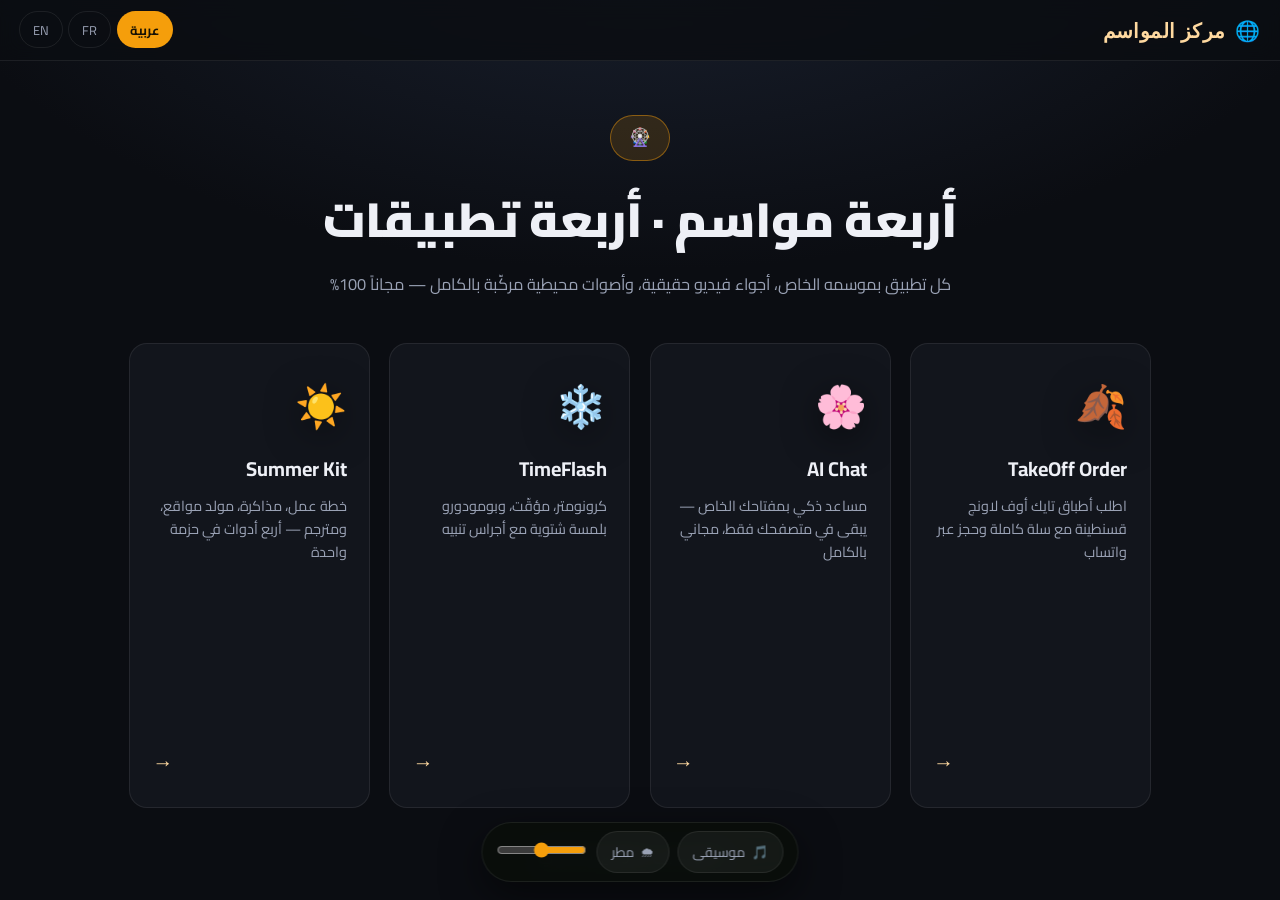
==== apps/index.html @ 33d4a46f "Add seasonal apps center: TakeOff Order (autumn), AI Chat (spring), TimeFlash (winter), Summer Kit (" ====
<!doctype html>
<html lang="ar" dir="rtl" data-season="hub">
<head>
<meta charset="utf-8">
<meta name="viewport" content="width=device-width, initial-scale=1">
<title>مركز المواسم 🌐</title>
<link rel="stylesheet" href="css/base.css">
<link rel="stylesheet" href="css/hub.css">
</head>
<body data-season="hub">

<nav class="topbar">
  <div class="brand">🌐 <span data-i18n="brand">مركز المواسم</span></div>
  <div class="langs">
    <button data-lang="ar" class="is-active">عربية</button>
    <button data-lang="fr">FR</button>
    <button data-lang="en">EN</button>
  </div>
</nav>

<header class="hub-hero">
  <div class="hub-hero-in">
    <span class="season-badge">🎡</span>
    <h1 data-i18n="hero.title">أربعة مواسم · أربعة تطبيقات</h1>
    <p data-i18n="hero.sub">كل تطبيق بموسمه الخاص، أجواء فيديو حقيقية، وأصوات محيطية مركّبة بالكامل — مجاناً 100%</p>
  </div>
</header>

<main class="hub-grid">
  <a class="app-card reveal" href="takeoff-order/" data-accent="#e8890c">
    <div class="app-emoji">🍂</div>
    <h2 data-i18n="a1.name">TakeOff Order</h2>
    <p data-i18n="a1.desc">اطلب أطباق تايك أوف لاونج قسنطينة مع سلة كاملة وحجز عبر واتساب</p>
    <span class="app-arrow">→</span>
  </a>
  <a class="app-card reveal" href="ai-chat/" data-accent="#e91e8c">
    <div class="app-emoji">🌸</div>
    <h2 data-i18n="a2.name">AI Chat</h2>
    <p data-i18n="a2.desc">مساعد ذكي بمفتاحك الخاص — يبقى في متصفحك فقط، مجاني بالكامل</p>
    <span class="app-arrow">→</span>
  </a>
  <a class="app-card reveal" href="timeflash/" data-accent="#38bdf8">
    <div class="app-emoji">❄️</div>
    <h2 data-i18n="a3.name">TimeFlash</h2>
    <p data-i18n="a3.desc">كرونومتر، مؤقّت، وبومودورو بلمسة شتوية مع أجراس تنبيه</p>
    <span class="app-arrow">→</span>
  </a>
  <a class="app-card reveal" href="summerkit/" data-accent="#f59e0b">
    <div class="app-emoji">☀️</div>
    <h2 data-i18n="a4.name">Summer Kit</h2>
    <p data-i18n="a4.desc">خطة عمل، مذاكرة، مولد مواقع، ومترجم — أربع أدوات في حزمة واحدة</p>
    <span class="app-arrow">→</span>
  </a>
</main>

<p class="hub-back"><a href="../index.html" data-i18n="back">← العودة إلى الموقع الشخصي</a></p>

<footer class="audio-bar">
  <div class="audio-group">
    <button class="audio-chip" data-audio="music">🎵 <span data-i18n="audio.music">موسيقى</span></button>
    <button class="audio-chip" data-audio="rain">🌧 <span data-i18n="audio.rain">مطر</span></button>
  </div>
  <div class="audio-vol">
    <input type="range" id="vol" min="0" max="1" step="0.05" value="0.5" aria-label="volume">
  </div>
</footer>

<script>window.APP_BASE="./";</script>
<script src="js/audio.js"></script>
<script src="js/i18n.js"></script>
<script src="js/cinema.js"></script>
<script>
window.APP_LANGS = {
  ar: {
    meta: { title: "مركز المواسم 🌐" },
    brand: "مركز المواسم",
    hero: { title: "أربعة مواسم · أربعة تطبيقات", sub: "كل تطبيق بموسمه الخاص، أجواء فيديو حقيقية، وأصوات محيطية مركّبة بالكامل — مجاناً 100%" },
    a1: { name: "TakeOff Order", desc: "اطلب أطباق تايك أوف لاونج قسنطينة مع سلة كاملة وحجز عبر واتساب" },
    a2: { name: "AI Chat", desc: "مساعد ذكي بمفتاحك الخاص — يبقى في متصفحك فقط، مجاني بالكامل" },
    a3: { name: "TimeFlash", desc: "كرونومتر، مؤقّت، وبومودورو بلمسة شتوية مع أجراس تنبيه" },
    a4: { name: "Summer Kit", desc: "خطة عمل، مذاكرة، مولد مواقع، ومترجم — أربع أدوات في حزمة واحدة" },
    back: "← العودة إلى الموقع الشخصي",
    audio: { music: "موسيقى", rain: "مطر" }
  },
  fr: {
    meta: { title: "Centre des Saisons 🌐" },
    brand: "Centre des Saisons",
    hero: { title: "Quatre saisons · Quatre applications", sub: "Chaque app a sa saison, des vraies vidéos et des ambiances sonores entièrement synthétisées — 100% gratuit" },
    a1: { name: "TakeOff Order", desc: "Commandez chez TakeOff Lounge Constantine avec panier complet et réservation WhatsApp" },
    a2: { name: "AI Chat", desc: "Assistant intelligent avec VOTRE clé — elle reste dans votre navigateur, entièrement gratuit" },
    a3: { name: "TimeFlash", desc: "Chronomètre, minuteur et pomodoro avec une touche hivernale" },
    a4: { name: "Summer Kit", desc: "Business plan, révision, générateur de sites et traducteur — quatre outils en un" },
    back: "← Retour au site personnel",
    audio: { music: "Musique", rain: "Pluie" }
  },
  en: {
    meta: { title: "Season Center 🌐" },
    brand: "Season Center",
    hero: { title: "Four seasons · Four apps", sub: "Each app has its season, real videos and fully synthesized ambient sounds — 100% free" },
    a1: { name: "TakeOff Order", desc: "Order from TakeOff Lounge Constantine with a full cart and WhatsApp booking" },
    a2: { name: "AI Chat", desc: "Smart assistant with YOUR key — it stays in your browser, completely free" },
    a3: { name: "TimeFlash", desc: "Stopwatch, timer and pomodoro with a winter touch" },
    a4: { name: "Summer Kit", desc: "Business plan, study, website generator and translator — four tools in one" },
    back: "← Back to personal site",
    audio: { music: "Music", rain: "Rain" }
  }
};
</script>
<script>
document.addEventListener("DOMContentLoaded", () => {
  document.querySelectorAll(".audio-chip").forEach((c) => {
    c.addEventListener("click", () => { c.classList.toggle("on"); window.MGaudio && MGaudio.toggle(c.dataset.audio); });
  });
  const vol = document.getElementById("vol");
  vol.addEventListener("input", () => window.MGaudio && MGaudio.setVolume(+vol.value));
});
</script>
</body>
</html>
---- apps/css/base.css ----
/* ===== Season base — shared cinematic design for M.Ghennai apps ===== */
@import url("https://fonts.googleapis.com/css2?family=Cairo:wght@400;600;700;800;900&family=Playfair+Display:wght@500;600;700;800&display=swap");

:root {
  --font-ar: "Cairo", sans-serif;
  --font-serif: "Playfair Display", serif;
  --radius: 16px;
  --panel: rgba(10, 14, 12, .82);
  --panel-solid: #0d1411;
  --border: rgba(255, 255, 255, .14);
  --text: #f0f4f1;
  --muted: #a8b8ae;
  --bg: #070c09;
  --shadow: 0 24px 70px rgba(0, 0, 0, .5);
}

/* seasons */
[data-season="autumn"] { --accent: #e8a13c; --accent2: #c9792a; --glow: rgba(232, 161, 60, .4); }
[data-season="winter"] { --accent: #8fd3f4; --accent2: #5aa9d6; --glow: rgba(143, 211, 244, .35); }
[data-season="spring"] { --accent: #8fe3a0; --accent2: #d982ab; --glow: rgba(143, 227, 160, .35); }
[data-season="summer"] { --accent: #ffd35c; --accent2: #ff9f45; --glow: rgba(255, 211, 92, .4); }

* { margin: 0; padding: 0; box-sizing: border-box; }
html { scroll-behavior: smooth; }

body {
  font-family: var(--font-ar);
  background: var(--bg);
  color: var(--text);
  line-height: 1.75;
  overflow-x: hidden;
}
a { color: inherit; text-decoration: none; }
img { max-width: 100%; display: block; }
button { font-family: inherit; cursor: pointer; }
input, select, textarea { font-family: inherit; }
.container { width: min(1100px, 92%); margin-inline: auto; position: relative; z-index: 2; }
::selection { background: var(--accent); color: #07120b; }

/* ===== cinematic hero ===== */
.season-hero {
  position: relative;
  min-height: 100vh;
  display: flex;
  align-items: center;
  overflow: hidden;
  padding: 120px 0 70px;
}
.season-video {
  position: absolute;
  inset: 0;
  width: 100%; height: 100%;
  object-fit: cover;
  opacity: .5;
  z-index: 0;
}
.season-bg {
  position: absolute;
  inset: 0;
  background: center/cover no-repeat;
  animation: kb 32s ease-in-out infinite alternate;
  z-index: 0;
}
@keyframes kb { from { transform: scale(1); } to { transform: scale(1.12); } }
.season-tint {
  position: absolute;
  inset: 0;
  background:
    linear-gradient(180deg, rgba(4, 8, 6, .55), rgba(4, 8, 6, .78)),
    radial-gradient(ellipse at 50% 0%, var(--glow), transparent 60%);
  z-index: 1;
}
.season-particles { position: absolute; inset: 0; z-index: 2; pointer-events: none; overflow: hidden; }

.particle {
  position: absolute;
  top: -4%;
  animation: fall linear infinite;
  filter: drop-shadow(0 0 6px var(--glow));
}
@keyframes fall { to { transform: translateY(110vh); } }

/* ===== header / nav ===== */
.app-header {
  position: fixed;
  inset: 0 0 auto 0;
  z-index: 100;
  background: rgba(7, 12, 9, .82);
  backdrop-filter: blur(14px);
  border-bottom: 1px solid var(--border);
}
.app-header .container {
  display: flex; align-items: center; justify-content: space-between;
  gap: 14px; height: 66px;
}
.brand { font-family: var(--font-serif); font-weight: 700; font-size: 1.25rem; letter-spacing: .5px; display: flex; align-items: center; gap: 10px; }
.brand .dot { color: var(--accent); }
.nav { display: flex; gap: 20px; }
.nav a { color: var(--muted); font-weight: 700; font-size: .92rem; padding-block: 6px; position: relative; transition: color .2s; }
.nav a:hover { color: var(--text); }
.nav a.active { color: var(--accent); }
.nav a.active::after { content: ""; position: absolute; inset: auto 0 0 0; height: 2px; background: var(--accent); border-radius: 2px; }

.lang-row { display: flex; gap: 6px; }
.lang-btn {
  font-size: .78rem; font-weight: 800; color: var(--muted);
  background: transparent; border: 1px solid var(--border);
  padding: 5px 10px; border-radius: 8px; transition: all .2s;
}
.lang-btn.is-active { color: #06130c; background: var(--accent); border-color: var(--accent); }
.burger { display: none; flex-direction: column; gap: 5px; background: none; border: none; padding: 6px; }
.burger span { width: 24px; height: 2px; background: var(--text); border-radius: 2px; }

/* ===== hero text ===== */
.hero-eyebrow {
  font-family: var(--font-serif);
  color: var(--accent);
  letter-spacing: 2px;
  text-transform: uppercase;
  font-size: .9rem;
  margin-bottom: 12px;
}
.hero-title {
  font-family: var(--font-serif);
  font-size: clamp(2.3rem, 6.5vw, 4.4rem);
  font-weight: 800;
  line-height: 1.12;
}
.hero-title .season-word { color: var(--accent); font-style: italic; }
.hero-sub { color: var(--muted); max-width: 560px; margin-top: 16px; font-size: 1.08rem; }
.hero-actions { display: flex; gap: 12px; flex-wrap: wrap; margin-top: 28px; }

.btn {
  display: inline-flex; align-items: center; justify-content: center; gap: 8px;
  padding: 13px 26px; border-radius: 12px; border: 1px solid transparent;
  font-weight: 800; font-size: .96rem; transition: all .25s;
}
.btn-primary { background: var(--accent); color: #07120b; box-shadow: 0 0 24px var(--glow); }
.btn-primary:hover { transform: translateY(-2px); filter: brightness(1.08); }
.btn-ghost { background: transparent; color: var(--text); border-color: var(--border); }
.btn-ghost:hover { border-color: var(--accent); color: var(--accent); }
.btn-sm { padding: 9px 18px; font-size: .85rem; }

/* ===== sections ===== */
.section { padding: 80px 0; position: relative; }
.section-title { font-family: var(--font-serif); font-size: clamp(1.6rem, 4vw, 2.3rem); font-weight: 800; position: relative; padding-bottom: 12px; }
.section-title::after { content: ""; position: absolute; inset: auto auto 0 0; width: 54px; height: 3px; background: var(--accent); border-radius: 3px; }
.section-sub { color: var(--muted); margin: 6px 0 40px; }

/* cards */
.card {
  background: var(--panel);
  border: 1px solid var(--border);
  border-radius: var(--radius);
  padding: 24px;
  backdrop-filter: blur(10px);
  transition: transform .3s, border-color .3s, box-shadow .3s;
}
.card:hover { transform: translateY(-4px); border-color: var(--accent); box-shadow: var(--shadow); }

/* ===== audio control bar ===== */
.audio-bar {
  position: fixed;
  bottom: 18px;
  left: 50%;
  transform: translateX(-50%);
  z-index: 200;
  display: flex;
  align-items: center;
  gap: 10px;
  background: rgba(9, 14, 11, .9);
  border: 1px solid var(--border);
  border-radius: 40px;
  padding: 8px 14px;
  backdrop-filter: blur(12px);
  box-shadow: var(--shadow);
  flex-wrap: wrap;
  justify-content: center;
  max-width: calc(100vw - 24px);
}
.audio-btn {
  width: 40px; height: 40px; border-radius: 50%;
  border: 1px solid var(--border);
  background: rgba(255, 255, 255, .04);
  color: var(--muted); font-size: 1.05rem;
  display: flex; align-items: center; justify-content: center;
  transition: all .2s; position: relative;
}
.audio-btn:hover { border-color: var(--accent); color: var(--accent); }
.audio-btn.is-on { background: var(--accent); color: #07120b; border-color: var(--accent); }
.audio-btn .tip {
  position: absolute; bottom: 46px; left: 50%; transform: translateX(-50%) scale(.9);
  background: #101712; border: 1px solid var(--border); color: var(--muted);
  font-size: .72rem; padding: 3px 8px; border-radius: 6px;
  opacity: 0; pointer-events: none; transition: all .2s; white-space: nowrap;
}
.audio-btn:hover .tip { opacity: 1; transform: translateX(-50%) scale(1); }
.audio-volume { width: 90px; accent-color: var(--accent); }
.audio-label { color: var(--muted); font-size: .78rem; font-weight: 700; }

/* ===== fixed background video (season apps) ===== */
.bg-video-wrap { position: fixed; inset: 0; z-index: -2; overflow: hidden; }
.bg-video { width: 100%; height: 100%; object-fit: cover; }
.bg-tint {
  position: absolute; inset: 0;
  background: linear-gradient(180deg, rgba(8, 10, 14, .45), rgba(8, 10, 14, .82));
}
[data-season="autumn"] .bg-tint { background: linear-gradient(180deg, rgba(26,14,4,.5), rgba(20,10,3,.88)); }
[data-season="winter"] .bg-tint { background: linear-gradient(180deg, rgba(8,16,30,.5), rgba(8,14,26,.86)); }
[data-season="spring"] .bg-tint { background: linear-gradient(180deg, rgba(20,8,18,.5), rgba(16,6,20,.86)); }
[data-season="summer"] .bg-tint { background: linear-gradient(180deg, rgba(24,16,2,.5), rgba(18,12,2,.86)); }

/* ===== audio chip (season apps) ===== */
.audio-group { display: flex; flex-wrap: wrap; gap: 8px; justify-content: center; }
.audio-chip {
  display: flex; align-items: center; gap: 6px;
  padding: 7px 14px; border-radius: 999px;
  border: 1px solid var(--border);
  background: rgba(255, 255, 255, .05);
  color: var(--muted); font-size: .85rem; cursor: pointer;
  transition: all .2s;
}
.audio-chip:hover { border-color: var(--accent); color: var(--accent); }
.audio-chip.on { background: var(--accent); color: #07120b; border-color: var(--accent); font-weight: 700; }
.audio-vol input[type="range"] { width: 90px; accent-color: var(--accent); cursor: pointer; }

/* ===== forms ===== */
.field { margin-bottom: 16px; }
.field label { display: block; color: var(--muted); font-weight: 700; font-size: .9rem; margin-bottom: 6px; }
.field input, .field select, .field textarea {
  width: 100%; padding: 12px 14px;
  background: rgba(255, 255, 255, .04);
  border: 1px solid var(--border); border-radius: 10px;
  color: var(--text); font-size: .95rem; transition: border-color .2s;
}
.field input:focus, .field select:focus, .field textarea:focus { outline: none; border-color: var(--accent); }

/* ===== floating anim ===== */
@keyframes floaty { 0%, 100% { transform: translateY(0); } 50% { transform: translateY(-12px); } }
.floaty { animation: floaty 6s ease-in-out infinite; }

/* ===== reveals ===== */
.reveal { opacity: 0; transform: translateY(30px); transition: opacity .7s ease, transform .7s ease; }
.reveal.revealed { opacity: 1; transform: none; }

/* ===== responsive ===== */
@media (max-width: 820px) {
  .nav {
    position: fixed; inset: 0 0 0 auto; width: min(300px, 82vw);
    background: var(--panel-solid); border-left: 1px solid var(--border);
    flex-direction: column; padding: 90px 26px; gap: 16px;
    transform: translateX(100%); transition: transform .3s; z-index: 99;
  }
  [dir="rtl"] .nav { inset: 0 auto 0 0; border-left: none; border-right: 1px solid var(--border); transform: translateX(-100%); }
  .nav.open { transform: translateX(0); }
  .nav-overlay.open { display: block; position: fixed; inset: 0; background: rgba(0,0,0,.6); z-index: 98; }
  .burger { display: flex; }
}

@media (prefers-reduced-motion: reduce) {
  .season-bg, .particle { animation: none !important; }
  .reveal { opacity: 1; transform: none; transition: none; }
}
---- apps/css/hub.css ----
[data-season="hub"] {
  --accent: #f59e0b;
  --bg: #0b0d12;
  --panel: #12151c;
  --panel-solid: #0e1117;
  --border: rgba(255, 255, 255, .08);
  --text: #eef0f6;
  --muted: #9aa2b5;
  --gold: #ffd9a0;
  --shadow: 0 14px 40px rgba(0, 0, 0, .5);
}

body { background: radial-gradient(1200px 600px at 50% -10%, #1a2130 0%, #0b0d12 60%); min-height: 100dvh; display: flex; flex-direction: column; }

.topbar {
  position: sticky; top: 0; z-index: 60;
  display: flex; align-items: center; justify-content: space-between; gap: 1rem;
  padding: .7rem 1.2rem; background: rgba(11, 13, 18, .85); backdrop-filter: blur(10px);
  border-bottom: 1px solid var(--border);
}
.topbar .brand { font-weight: 800; color: var(--gold); letter-spacing: .4px; }
.langs { display: flex; gap: .35rem; }
.langs button {
  background: transparent; color: var(--muted); border: 1px solid var(--border);
  border-radius: 999px; padding: .35rem .8rem; cursor: pointer; font-size: .8rem; transition: .25s;
}
.langs button.is-active { background: var(--accent); color: #171204; border-color: transparent; font-weight: 700; }

.hub-hero { text-align: center; padding: 3.4rem 1.2rem 1.4rem; }
.season-badge {
  display: inline-block; padding: .4rem 1.1rem; border-radius: 999px;
  background: rgba(245, 158, 11, .14); border: 1px solid rgba(245, 158, 11, .45);
  color: var(--gold); font-size: 1.1rem; margin-bottom: 1rem;
}
.hub-hero h1 { font-size: clamp(1.9rem, 5vw, 3rem); margin: 0 0 .6rem; color: var(--text); font-weight: 900; }
.hub-hero p { color: var(--muted); max-width: 46rem; margin: 0 auto; font-size: 1.02rem; }

.hub-grid { flex: 1; max-width: 1060px; margin: 0 auto; padding: 1.4rem 1.2rem 2rem; display: grid; grid-template-columns: repeat(auto-fit, minmax(240px, 1fr)); gap: 1.2rem; width: 100%; }
.app-card {
  position: relative; display: flex; flex-direction: column; gap: .5rem; text-decoration: none;
  background: var(--panel); border: 1px solid var(--border); border-radius: 18px; padding: 1.6rem 1.4rem;
  transition: transform .3s, border-color .3s, box-shadow .3s; overflow: hidden;
}
.app-card::before {
  content: ""; position: absolute; inset: 0; opacity: 0; transition: opacity .3s;
  background: radial-gradient(400px 200px at 50% 0%, color-mix(in srgb, var(--accent, #f59e0b) 25%, transparent), transparent 70%);
}
.app-card:hover { transform: translateY(-6px); border-color: color-mix(in srgb, var(--accent, #f59e0b) 60%, transparent); box-shadow: var(--shadow); }
.app-card:hover::before { opacity: 1; }
.app-card * { position: relative; z-index: 1; }
.app-emoji { font-size: 2.6rem; filter: drop-shadow(0 8px 18px rgba(0,0,0,.5)); }
.app-card h2 { margin: 0; font-size: 1.25rem; color: var(--text); }
.app-card p { margin: 0; color: var(--muted); font-size: .9rem; line-height: 1.6; flex: 1; }
.app-arrow { align-self: flex-end; color: var(--gold); font-size: 1.3rem; transition: transform .3s; }
.app-card:hover .app-arrow { transform: translateX(-6px); }

.hub-back { text-align: center; padding: 0 1.2rem 2rem; }
.hub-back a { color: var(--muted); text-decoration: none; border-bottom: 1px dashed var(--border); }
.hub-back a:hover { color: var(--gold); }
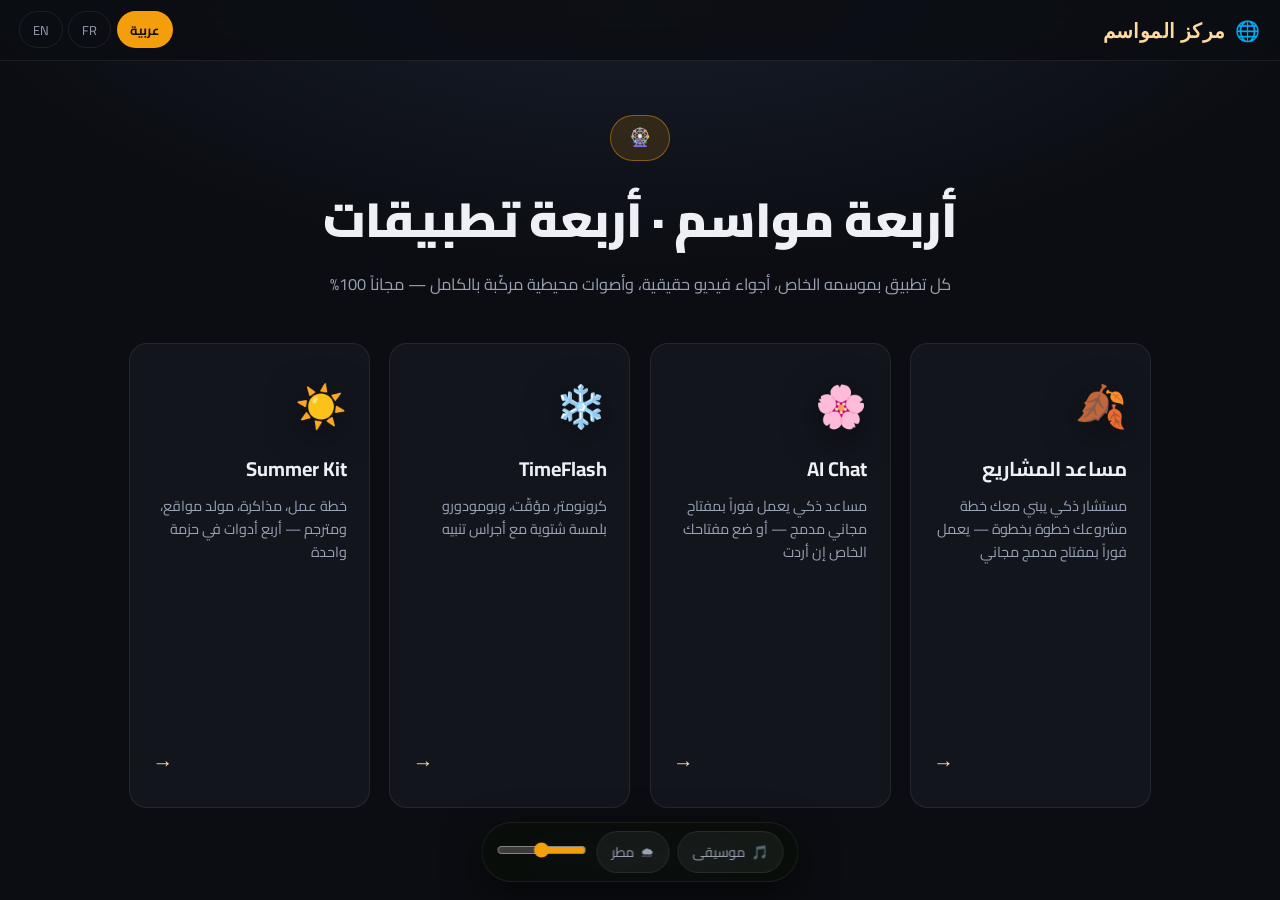
==== commit d09b8df4: "Replace restaurant app with Project Advisor (autumn) + built-in free OpenRouter key for AI apps" ====
--- a/apps/index.html
+++ b/apps/index.html
@@ -27,10 +27,10 @@
 </header>
 
 <main class="hub-grid">
-  <a class="app-card reveal" href="takeoff-order/" data-accent="#e8890c">
+  <a class="app-card reveal" href="business-assistant/" data-accent="#e8890c">
     <div class="app-emoji">🍂</div>
-    <h2 data-i18n="a1.name">TakeOff Order</h2>
-    <p data-i18n="a1.desc">اطلب أطباق تايك أوف لاونج قسنطينة مع سلة كاملة وحجز عبر واتساب</p>
+    <h2 data-i18n="a1.name">مساعد المشاريع</h2>
+    <p data-i18n="a1.desc">مستشار ذكي يبني معك خطة مشروعك خطوة بخطوة — يعمل فوراً بمفتاح مدمج مجاني</p>
     <span class="app-arrow">→</span>
   </a>
   <a class="app-card reveal" href="ai-chat/" data-accent="#e91e8c">
@@ -75,8 +75,8 @@
     meta: { title: "مركز المواسم 🌐" },
     brand: "مركز المواسم",
     hero: { title: "أربعة مواسم · أربعة تطبيقات", sub: "كل تطبيق بموسمه الخاص، أجواء فيديو حقيقية، وأصوات محيطية مركّبة بالكامل — مجاناً 100%" },
-    a1: { name: "TakeOff Order", desc: "اطلب أطباق تايك أوف لاونج قسنطينة مع سلة كاملة وحجز عبر واتساب" },
-    a2: { name: "AI Chat", desc: "مساعد ذكي بمفتاحك الخاص — يبقى في متصفحك فقط، مجاني بالكامل" },
+    a1: { name: "مساعد المشاريع", desc: "مستشار ذكي يبني معك خطة مشروعك خطوة بخطوة — يعمل فوراً بمفتاح مدمج مجاني" },
+    a2: { name: "AI Chat", desc: "مساعد ذكي يعمل فوراً بمفتاح مجاني مدمج — أو ضع مفتاحك الخاص إن أردت" },
     a3: { name: "TimeFlash", desc: "كرونومتر، مؤقّت، وبومودورو بلمسة شتوية مع أجراس تنبيه" },
     a4: { name: "Summer Kit", desc: "خطة عمل، مذاكرة، مولد مواقع، ومترجم — أربع أدوات في حزمة واحدة" },
     back: "← العودة إلى الموقع الشخصي",
@@ -86,8 +86,8 @@
     meta: { title: "Centre des Saisons 🌐" },
     brand: "Centre des Saisons",
     hero: { title: "Quatre saisons · Quatre applications", sub: "Chaque app a sa saison, des vraies vidéos et des ambiances sonores entièrement synthétisées — 100% gratuit" },
-    a1: { name: "TakeOff Order", desc: "Commandez chez TakeOff Lounge Constantine avec panier complet et réservation WhatsApp" },
-    a2: { name: "AI Chat", desc: "Assistant intelligent avec VOTRE clé — elle reste dans votre navigateur, entièrement gratuit" },
+    a1: { name: "Conseiller Projet", desc: "Conseiller intelligent qui construit votre projet étape par étape — fonctionne immédiatement avec une clé gratuite intégrée" },
+    a2: { name: "AI Chat", desc: "Assistant intelligent qui fonctionne immédiatement avec une clé gratuite intégrée — ou votre propre clé" },
     a3: { name: "TimeFlash", desc: "Chronomètre, minuteur et pomodoro avec une touche hivernale" },
     a4: { name: "Summer Kit", desc: "Business plan, révision, générateur de sites et traducteur — quatre outils en un" },
     back: "← Retour au site personnel",
@@ -97,8 +97,8 @@
     meta: { title: "Season Center 🌐" },
     brand: "Season Center",
     hero: { title: "Four seasons · Four apps", sub: "Each app has its season, real videos and fully synthesized ambient sounds — 100% free" },
-    a1: { name: "TakeOff Order", desc: "Order from TakeOff Lounge Constantine with a full cart and WhatsApp booking" },
-    a2: { name: "AI Chat", desc: "Smart assistant with YOUR key — it stays in your browser, completely free" },
+    a1: { name: "Project Advisor", desc: "Smart advisor that builds your project plan step by step — works instantly with a free built-in key" },
+    a2: { name: "AI Chat", desc: "Smart assistant that works instantly with a free built-in key — or your own key" },
     a3: { name: "TimeFlash", desc: "Stopwatch, timer and pomodoro with a winter touch" },
     a4: { name: "Summer Kit", desc: "Business plan, study, website generator and translator — four tools in one" },
     back: "← Back to personal site",
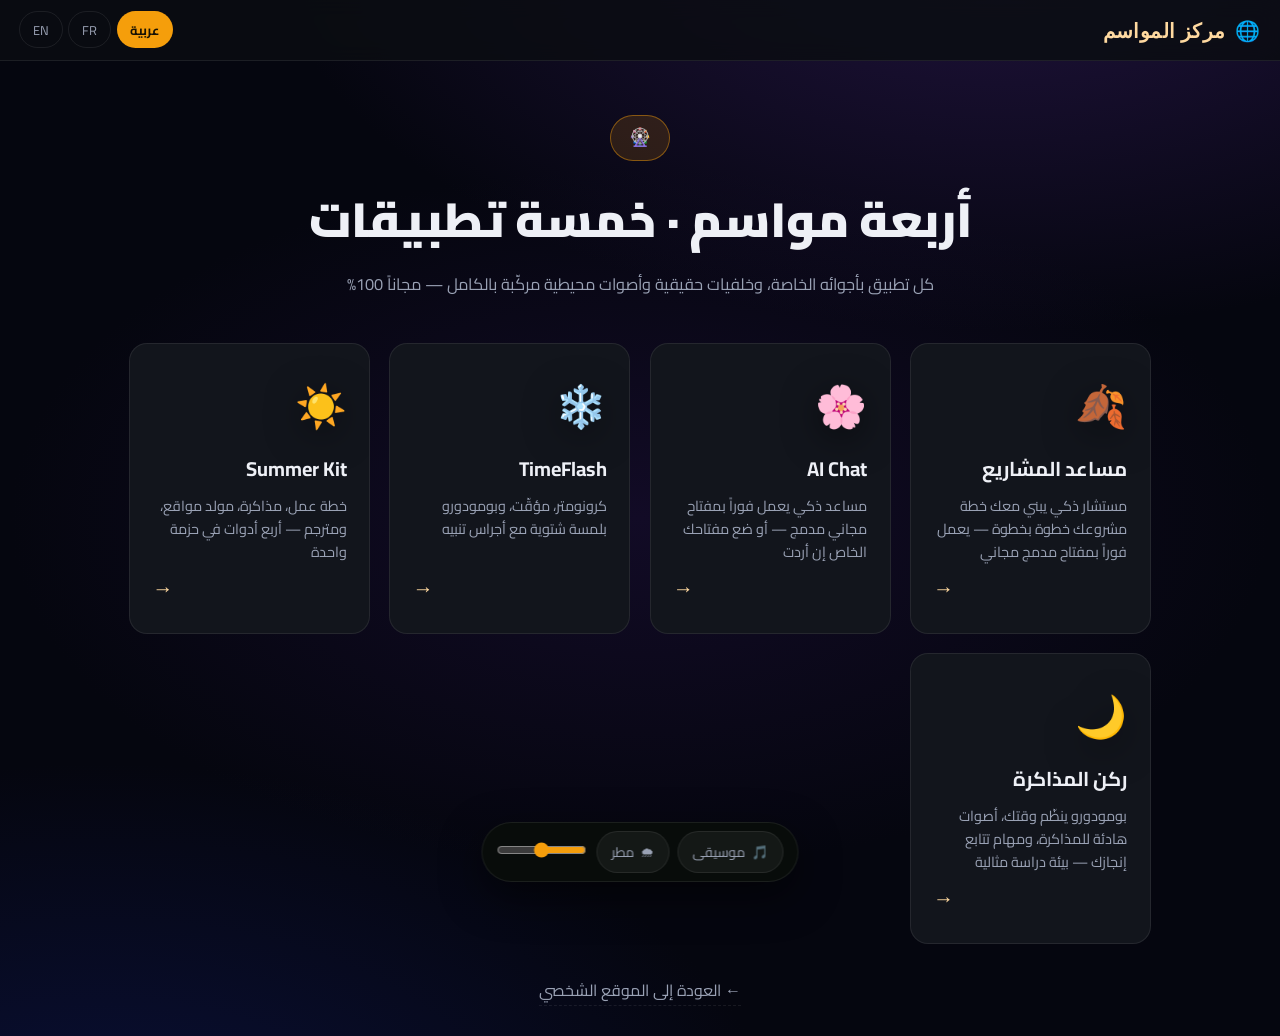
==== commit 307d307f: "Add Study Zone app, full i18n + AI stop buttons; simplify site backgrounds to one 4K video" ====
--- a/apps/index.html
+++ b/apps/index.html
@@ -8,6 +8,11 @@
 <link rel="stylesheet" href="css/hub.css">
 </head>
 <body data-season="hub">
+
+<div class="hub-video" aria-hidden="true">
+  <video autoplay muted loop playsinline preload="metadata"
+         src="https://videos.pexels.com/video-files/1943483/1943483-uhd_3840_2160_25fps.mp4"></video>
+</div>
 
 <nav class="topbar">
   <div class="brand">🌐 <span data-i18n="brand">مركز المواسم</span></div>
@@ -21,8 +26,8 @@
 <header class="hub-hero">
   <div class="hub-hero-in">
     <span class="season-badge">🎡</span>
-    <h1 data-i18n="hero.title">أربعة مواسم · أربعة تطبيقات</h1>
-    <p data-i18n="hero.sub">كل تطبيق بموسمه الخاص، أجواء فيديو حقيقية، وأصوات محيطية مركّبة بالكامل — مجاناً 100%</p>
+    <h1 data-i18n="hero.title">أربعة مواسم · خمسة تطبيقات</h1>
+    <p data-i18n="hero.sub">كل تطبيق بأجوائه الخاصة، وخلفيات حقيقية وأصوات محيطية مركّبة بالكامل — مجاناً 100%</p>
   </div>
 </header>
 
@@ -51,6 +56,12 @@
     <p data-i18n="a4.desc">خطة عمل، مذاكرة، مولد مواقع، ومترجم — أربع أدوات في حزمة واحدة</p>
     <span class="app-arrow">→</span>
   </a>
+  <a class="app-card reveal" href="study/" data-accent="#8b9cf5">
+    <div class="app-emoji">🌙</div>
+    <h2 data-i18n="a5.name">ركن المذاكرة</h2>
+    <p data-i18n="a5.desc">بومودورو ينظّم وقتك، أصوات هادئة للمذاكرة، ومهام تتابع إنجازك — بيئة دراسة مثالية</p>
+    <span class="app-arrow">→</span>
+  </a>
 </main>
 
 <p class="hub-back"><a href="../index.html" data-i18n="back">← العودة إلى الموقع الشخصي</a></p>
@@ -74,33 +85,36 @@
   ar: {
     meta: { title: "مركز المواسم 🌐" },
     brand: "مركز المواسم",
-    hero: { title: "أربعة مواسم · أربعة تطبيقات", sub: "كل تطبيق بموسمه الخاص، أجواء فيديو حقيقية، وأصوات محيطية مركّبة بالكامل — مجاناً 100%" },
+    hero: { title: "أربعة مواسم · خمسة تطبيقات", sub: "كل تطبيق بأجوائه الخاصة، وخلفيات حقيقية وأصوات محيطية مركّبة بالكامل — مجاناً 100%" },
     a1: { name: "مساعد المشاريع", desc: "مستشار ذكي يبني معك خطة مشروعك خطوة بخطوة — يعمل فوراً بمفتاح مدمج مجاني" },
     a2: { name: "AI Chat", desc: "مساعد ذكي يعمل فوراً بمفتاح مجاني مدمج — أو ضع مفتاحك الخاص إن أردت" },
     a3: { name: "TimeFlash", desc: "كرونومتر، مؤقّت، وبومودورو بلمسة شتوية مع أجراس تنبيه" },
     a4: { name: "Summer Kit", desc: "خطة عمل، مذاكرة، مولد مواقع، ومترجم — أربع أدوات في حزمة واحدة" },
+    a5: { name: "ركن المذاكرة", desc: "بومودورو ينظّم وقتك، أصوات هادئة للمذاكرة، ومهام تتابع إنجازك — بيئة دراسة مثالية" },
     back: "← العودة إلى الموقع الشخصي",
     audio: { music: "موسيقى", rain: "مطر" }
   },
   fr: {
     meta: { title: "Centre des Saisons 🌐" },
     brand: "Centre des Saisons",
-    hero: { title: "Quatre saisons · Quatre applications", sub: "Chaque app a sa saison, des vraies vidéos et des ambiances sonores entièrement synthétisées — 100% gratuit" },
+    hero: { title: "Quatre saisons · Cinq applications", sub: "Chaque app a son ambiance, de vraies images et des ambiances sonores entièrement synthétisées — 100% gratuit" },
     a1: { name: "Conseiller Projet", desc: "Conseiller intelligent qui construit votre projet étape par étape — fonctionne immédiatement avec une clé gratuite intégrée" },
     a2: { name: "AI Chat", desc: "Assistant intelligent qui fonctionne immédiatement avec une clé gratuite intégrée — ou votre propre clé" },
     a3: { name: "TimeFlash", desc: "Chronomètre, minuteur et pomodoro avec une touche hivernale" },
     a4: { name: "Summer Kit", desc: "Business plan, révision, générateur de sites et traducteur — quatre outils en un" },
+    a5: { name: "Zone d'étude", desc: "Un pomodoro qui organise votre temps, des sons apaisants pour étudier et des tâches qui suivent vos progrès — l'environnement d'étude idéal" },
     back: "← Retour au site personnel",
     audio: { music: "Musique", rain: "Pluie" }
   },
   en: {
     meta: { title: "Season Center 🌐" },
     brand: "Season Center",
-    hero: { title: "Four seasons · Four apps", sub: "Each app has its season, real videos and fully synthesized ambient sounds — 100% free" },
+    hero: { title: "Four seasons · Five apps", sub: "Each app has its own vibe, real backdrops and fully synthesized ambient sounds — 100% free" },
     a1: { name: "Project Advisor", desc: "Smart advisor that builds your project plan step by step — works instantly with a free built-in key" },
     a2: { name: "AI Chat", desc: "Smart assistant that works instantly with a free built-in key — or your own key" },
     a3: { name: "TimeFlash", desc: "Stopwatch, timer and pomodoro with a winter touch" },
     a4: { name: "Summer Kit", desc: "Business plan, study, website generator and translator — four tools in one" },
+    a5: { name: "Study Zone", desc: "A pomodoro that organizes your time, calming sounds for studying and tasks that track your progress — the ideal study environment" },
     back: "← Back to personal site",
     audio: { music: "Music", rain: "Rain" }
   }
@@ -113,6 +127,10 @@
   });
   const vol = document.getElementById("vol");
   vol.addEventListener("input", () => window.MGaudio && MGaudio.setVolume(+vol.value));
+  document.querySelectorAll(".hub-video video").forEach((v) => {
+    const p = v.play();
+    if (p) p.catch(() => {});
+  });
 });
 </script>
 </body>
--- a/apps/css/base.css
+++ b/apps/css/base.css
@@ -19,6 +19,7 @@
 [data-season="winter"] { --accent: #8fd3f4; --accent2: #5aa9d6; --glow: rgba(143, 211, 244, .35); }
 [data-season="spring"] { --accent: #8fe3a0; --accent2: #d982ab; --glow: rgba(143, 227, 160, .35); }
 [data-season="summer"] { --accent: #ffd35c; --accent2: #ff9f45; --glow: rgba(255, 211, 92, .4); }
+[data-season="study"] { --accent: #a8c0ff; --accent2: #7c93e8; --glow: rgba(168, 192, 255, .4); }
 
 * { margin: 0; padding: 0; box-sizing: border-box; }
 html { scroll-behavior: smooth; }
--- a/apps/css/hub.css
+++ b/apps/css/hub.css
@@ -10,8 +10,20 @@
   --shadow: 0 14px 40px rgba(0, 0, 0, .5);
 }
 
-body { background: radial-gradient(1200px 600px at 50% -10%, #1a2130 0%, #0b0d12 60%); min-height: 100dvh; display: flex; flex-direction: column; }
+body {
+  background:
+    radial-gradient(1200px 700px at 78% -10%, #231442 0%, transparent 62%),
+    radial-gradient(1100px 640px at 8% 112%, #0a1038 0%, transparent 62%),
+    radial-gradient(900px 500px at 50% 50%, #120b26 0%, transparent 70%),
+    #05060f;
+  min-height: 100dvh; display: flex; flex-direction: column;
+}
 
+/* ===== background: one legendary 4K video ===== */
+.hub-video { position: fixed; inset: 0; z-index: -1; overflow: hidden; }
+.hub-video video { width: 100%; height: 100%; object-fit: cover; opacity: .5; filter: saturate(.85) brightness(.9); }
+
+/* ===== content sits above the fixed video ===== */
 .topbar {
   position: sticky; top: 0; z-index: 60;
   display: flex; align-items: center; justify-content: space-between; gap: 1rem;
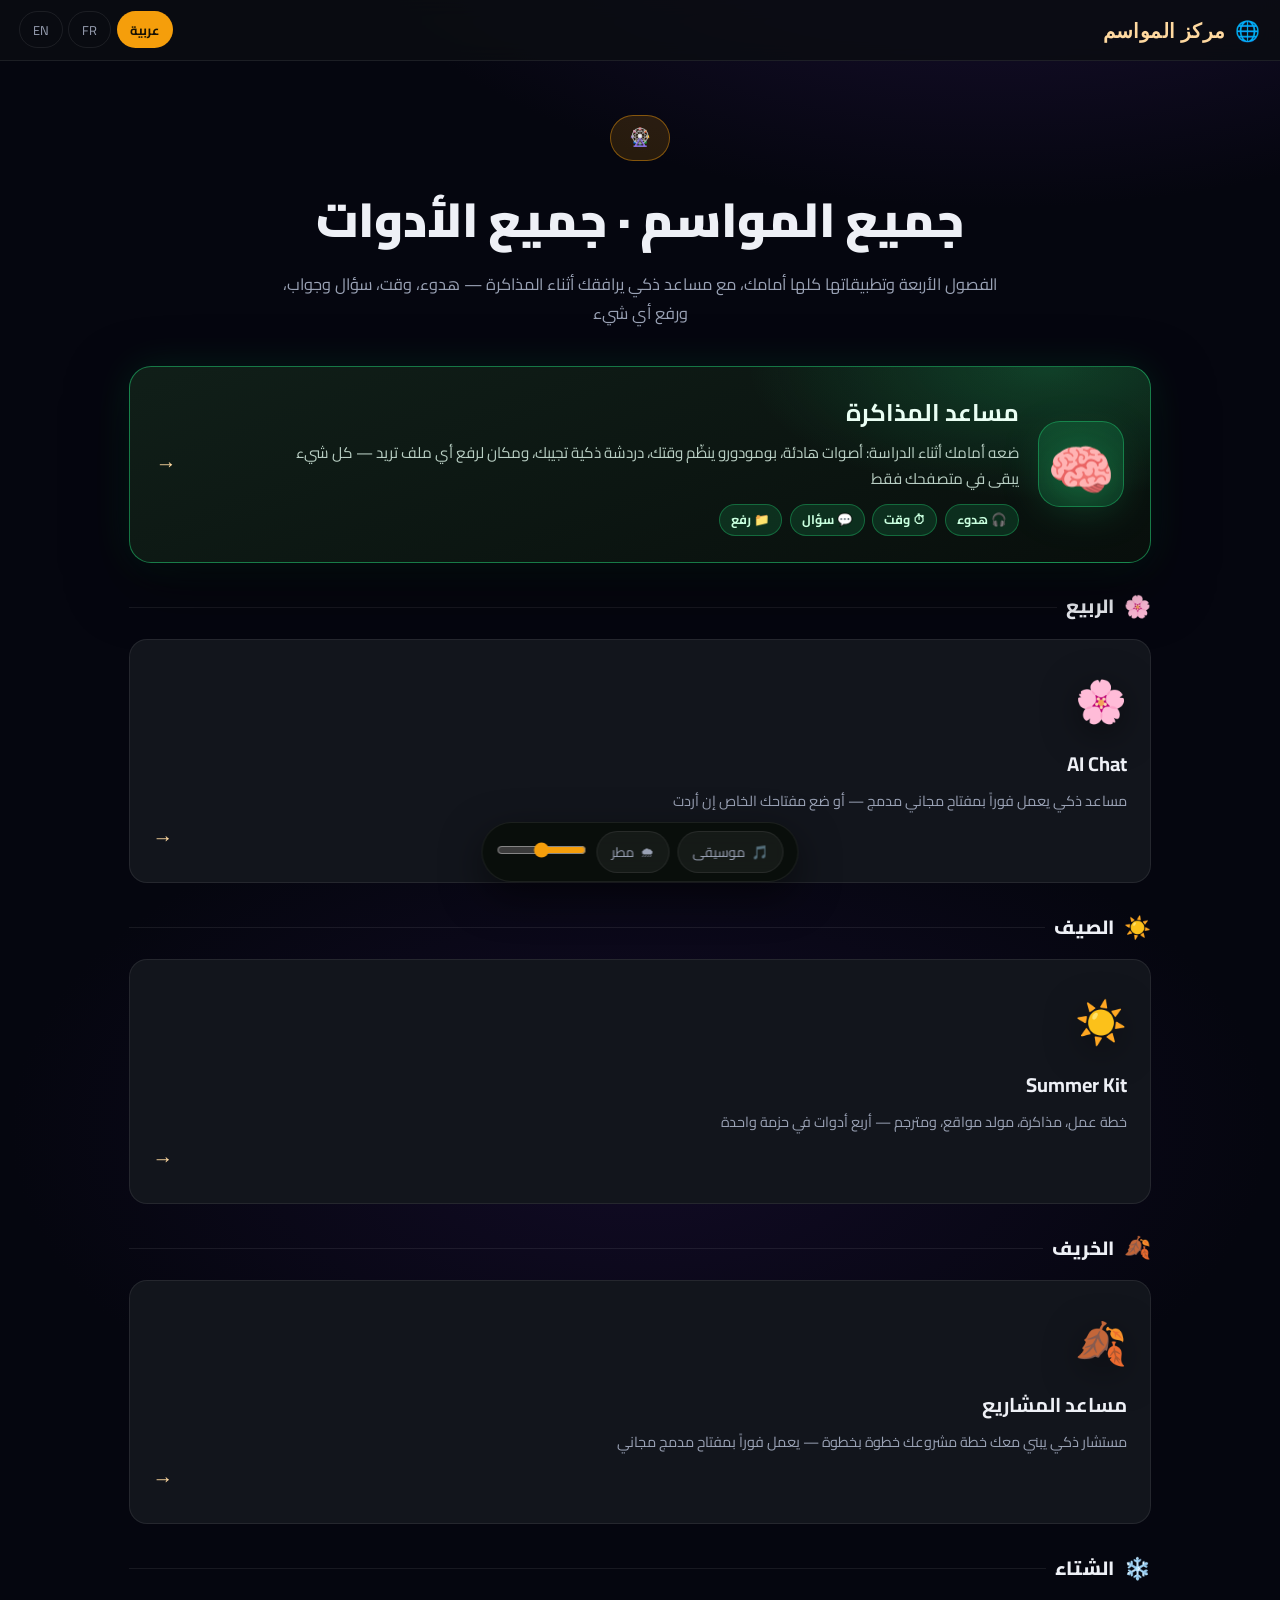
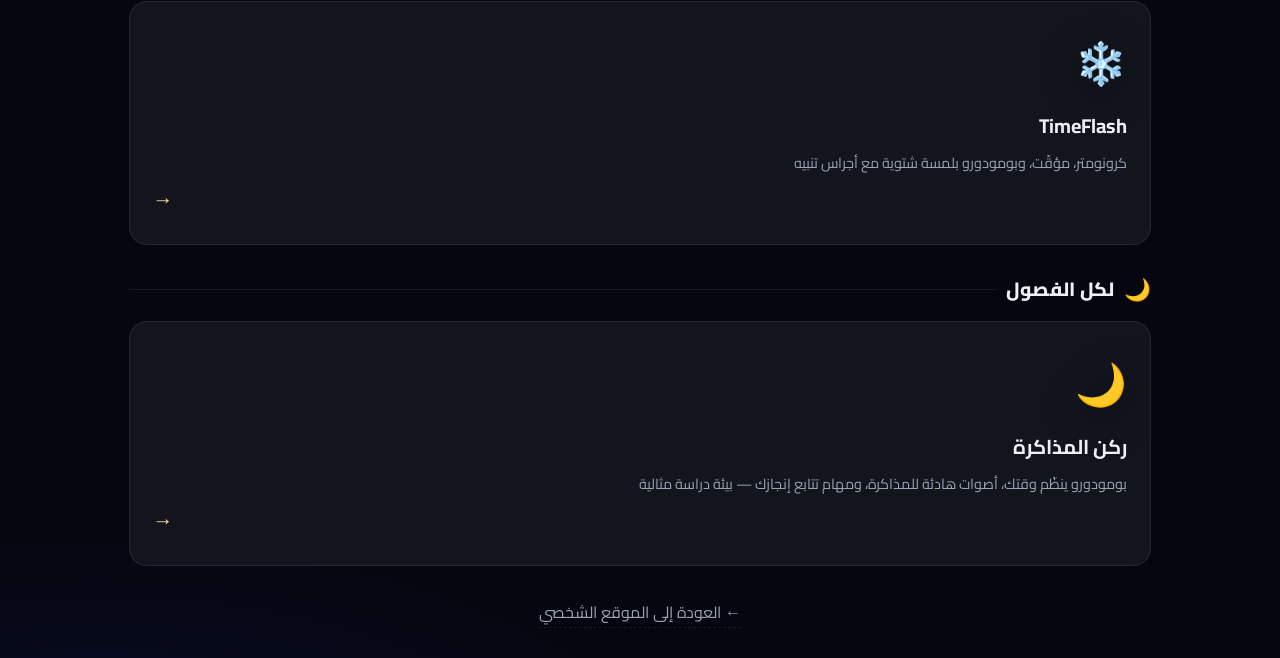
==== commit 15603748: "Add Study Assistant app (calm, pomodoro, AI chat, file upload) + organize Seasons Center by season" ====
--- a/apps/index.html
+++ b/apps/index.html
@@ -26,42 +26,91 @@
 <header class="hub-hero">
   <div class="hub-hero-in">
     <span class="season-badge">🎡</span>
-    <h1 data-i18n="hero.title">أربعة مواسم · خمسة تطبيقات</h1>
-    <p data-i18n="hero.sub">كل تطبيق بأجوائه الخاصة، وخلفيات حقيقية وأصوات محيطية مركّبة بالكامل — مجاناً 100%</p>
+    <h1 data-i18n="hero.title">جميع المواسم · جميع الأدوات</h1>
+    <p data-i18n="hero.sub">الفصول الأربعة وتطبيقاتها كلها أمامك، مع مساعد ذكي يرافقك أثناء المذاكرة — هدوء، وقت، سؤال وجواب، ورفع أي شيء</p>
   </div>
 </header>
 
-<main class="hub-grid">
-  <a class="app-card reveal" href="business-assistant/" data-accent="#e8890c">
-    <div class="app-emoji">🍂</div>
-    <h2 data-i18n="a1.name">مساعد المشاريع</h2>
-    <p data-i18n="a1.desc">مستشار ذكي يبني معك خطة مشروعك خطوة بخطوة — يعمل فوراً بمفتاح مدمج مجاني</p>
+<main class="hub-main">
+
+  <!-- featured: the assistant -->
+  <a class="assist-card reveal" href="assistant/" data-accent="#22d97a">
+    <div class="assist-emoji">🧠</div>
+    <div class="assist-info">
+      <h2 data-i18n="a6.name">مساعد المذاكرة</h2>
+      <p data-i18n="a6.desc">ضعه أمامك أثناء الدراسة: أصوات هادئة، بومودورو ينظّم وقتك، دردشة ذكية تجيبك، ومكان لرفع أي ملف تريد — كل شيء يبقى في متصفحك فقط</p>
+      <span class="assist-tags">
+        <span>🎧 هدوء</span><span>⏱ وقت</span><span>💬 سؤال</span><span>📁 رفع</span>
+      </span>
+    </div>
     <span class="app-arrow">→</span>
   </a>
-  <a class="app-card reveal" href="ai-chat/" data-accent="#e91e8c">
-    <div class="app-emoji">🌸</div>
-    <h2 data-i18n="a2.name">AI Chat</h2>
-    <p data-i18n="a2.desc">مساعد ذكي بمفتاحك الخاص — يبقى في متصفحك فقط، مجاني بالكامل</p>
-    <span class="app-arrow">→</span>
-  </a>
-  <a class="app-card reveal" href="timeflash/" data-accent="#38bdf8">
-    <div class="app-emoji">❄️</div>
-    <h2 data-i18n="a3.name">TimeFlash</h2>
-    <p data-i18n="a3.desc">كرونومتر، مؤقّت، وبومودورو بلمسة شتوية مع أجراس تنبيه</p>
-    <span class="app-arrow">→</span>
-  </a>
-  <a class="app-card reveal" href="summerkit/" data-accent="#f59e0b">
-    <div class="app-emoji">☀️</div>
-    <h2 data-i18n="a4.name">Summer Kit</h2>
-    <p data-i18n="a4.desc">خطة عمل، مذاكرة، مولد مواقع، ومترجم — أربع أدوات في حزمة واحدة</p>
-    <span class="app-arrow">→</span>
-  </a>
-  <a class="app-card reveal" href="study/" data-accent="#8b9cf5">
-    <div class="app-emoji">🌙</div>
-    <h2 data-i18n="a5.name">ركن المذاكرة</h2>
-    <p data-i18n="a5.desc">بومودورو ينظّم وقتك، أصوات هادئة للمذاكرة، ومهام تتابع إنجازك — بيئة دراسة مثالية</p>
-    <span class="app-arrow">→</span>
-  </a>
+
+  <!-- spring -->
+  <section class="season-block reveal" data-season-block="spring">
+    <h3 class="season-title"><span class="s-emoji">🌸</span> <span data-i18n="season.spring">الربيع</span></h3>
+    <div class="season-grid">
+      <a class="app-card reveal" href="ai-chat/" data-accent="#e91e8c">
+        <div class="app-emoji">🌸</div>
+        <h2 data-i18n="a2.name">AI Chat</h2>
+        <p data-i18n="a2.desc">مساعد ذكي يعمل فوراً بمفتاح مجاني مدمج — أو ضع مفتاحك الخاص إن أردت</p>
+        <span class="app-arrow">→</span>
+      </a>
+    </div>
+  </section>
+
+  <!-- summer -->
+  <section class="season-block reveal" data-season-block="summer">
+    <h3 class="season-title"><span class="s-emoji">☀️</span> <span data-i18n="season.summer">الصيف</span></h3>
+    <div class="season-grid">
+      <a class="app-card reveal" href="summerkit/" data-accent="#f59e0b">
+        <div class="app-emoji">☀️</div>
+        <h2 data-i18n="a4.name">Summer Kit</h2>
+        <p data-i18n="a4.desc">خطة عمل، مذاكرة، مولد مواقع، ومترجم — أربع أدوات في حزمة واحدة</p>
+        <span class="app-arrow">→</span>
+      </a>
+    </div>
+  </section>
+
+  <!-- autumn -->
+  <section class="season-block reveal" data-season-block="autumn">
+    <h3 class="season-title"><span class="s-emoji">🍂</span> <span data-i18n="season.autumn">الخريف</span></h3>
+    <div class="season-grid">
+      <a class="app-card reveal" href="business-assistant/" data-accent="#e8890c">
+        <div class="app-emoji">🍂</div>
+        <h2 data-i18n="a1.name">مساعد المشاريع</h2>
+        <p data-i18n="a1.desc">مستشار ذكي يبني معك خطة مشروعك خطوة بخطوة — يعمل فوراً بمفتاح مدمج مجاني</p>
+        <span class="app-arrow">→</span>
+      </a>
+    </div>
+  </section>
+
+  <!-- winter -->
+  <section class="season-block reveal" data-season-block="winter">
+    <h3 class="season-title"><span class="s-emoji">❄️</span> <span data-i18n="season.winter">الشتاء</span></h3>
+    <div class="season-grid">
+      <a class="app-card reveal" href="timeflash/" data-accent="#38bdf8">
+        <div class="app-emoji">❄️</div>
+        <h2 data-i18n="a3.name">TimeFlash</h2>
+        <p data-i18n="a3.desc">كرونومتر، مؤقّت، وبومودورو بلمسة شتوية مع أجراس تنبيه</p>
+        <span class="app-arrow">→</span>
+      </a>
+    </div>
+  </section>
+
+  <!-- any season -->
+  <section class="season-block reveal" data-season-block="study">
+    <h3 class="season-title"><span class="s-emoji">🌙</span> <span data-i18n="season.any">لكل الفصول</span></h3>
+    <div class="season-grid">
+      <a class="app-card reveal" href="study/" data-accent="#8b9cf5">
+        <div class="app-emoji">🌙</div>
+        <h2 data-i18n="a5.name">ركن المذاكرة</h2>
+        <p data-i18n="a5.desc">بومودورو ينظّم وقتك، أصوات هادئة للمذاكرة، ومهام تتابع إنجازك — بيئة دراسة مثالية</p>
+        <span class="app-arrow">→</span>
+      </a>
+    </div>
+  </section>
+
 </main>
 
 <p class="hub-back"><a href="../index.html" data-i18n="back">← العودة إلى الموقع الشخصي</a></p>
@@ -85,36 +134,42 @@
   ar: {
     meta: { title: "مركز المواسم 🌐" },
     brand: "مركز المواسم",
-    hero: { title: "أربعة مواسم · خمسة تطبيقات", sub: "كل تطبيق بأجوائه الخاصة، وخلفيات حقيقية وأصوات محيطية مركّبة بالكامل — مجاناً 100%" },
+    hero: { title: "جميع المواسم · جميع الأدوات", sub: "الفصول الأربعة وتطبيقاتها كلها أمامك، مع مساعد ذكي يرافقك أثناء المذاكرة — هدوء، وقت، سؤال وجواب، ورفع أي شيء" },
     a1: { name: "مساعد المشاريع", desc: "مستشار ذكي يبني معك خطة مشروعك خطوة بخطوة — يعمل فوراً بمفتاح مدمج مجاني" },
     a2: { name: "AI Chat", desc: "مساعد ذكي يعمل فوراً بمفتاح مجاني مدمج — أو ضع مفتاحك الخاص إن أردت" },
     a3: { name: "TimeFlash", desc: "كرونومتر، مؤقّت، وبومودورو بلمسة شتوية مع أجراس تنبيه" },
     a4: { name: "Summer Kit", desc: "خطة عمل، مذاكرة، مولد مواقع، ومترجم — أربع أدوات في حزمة واحدة" },
     a5: { name: "ركن المذاكرة", desc: "بومودورو ينظّم وقتك، أصوات هادئة للمذاكرة، ومهام تتابع إنجازك — بيئة دراسة مثالية" },
+    a6: { name: "مساعد المذاكرة", desc: "ضعه أمامك أثناء الدراسة: أصوات هادئة، بومودورو ينظّم وقتك، دردشة ذكية تجيبك، ومكان لرفع أي ملف تريد — كل شيء يبقى في متصفحك فقط" },
+    season: { spring: "الربيع", summer: "الصيف", autumn: "الخريف", winter: "الشتاء", any: "لكل الفصول" },
     back: "← العودة إلى الموقع الشخصي",
     audio: { music: "موسيقى", rain: "مطر" }
   },
   fr: {
     meta: { title: "Centre des Saisons 🌐" },
     brand: "Centre des Saisons",
-    hero: { title: "Quatre saisons · Cinq applications", sub: "Chaque app a son ambiance, de vraies images et des ambiances sonores entièrement synthétisées — 100% gratuit" },
+    hero: { title: "Toutes les saisons · Tous les outils", sub: "Les quatre saisons et leurs applications devant vous, avec un assistant intelligent qui vous accompagne pendant vos études — calme, temps, questions-réponses et dépôt de tout fichier" },
     a1: { name: "Conseiller Projet", desc: "Conseiller intelligent qui construit votre projet étape par étape — fonctionne immédiatement avec une clé gratuite intégrée" },
     a2: { name: "AI Chat", desc: "Assistant intelligent qui fonctionne immédiatement avec une clé gratuite intégrée — ou votre propre clé" },
     a3: { name: "TimeFlash", desc: "Chronomètre, minuteur et pomodoro avec une touche hivernale" },
     a4: { name: "Summer Kit", desc: "Business plan, révision, générateur de sites et traducteur — quatre outils en un" },
     a5: { name: "Zone d'étude", desc: "Un pomodoro qui organise votre temps, des sons apaisants pour étudier et des tâches qui suivent vos progrès — l'environnement d'étude idéal" },
+    a6: { name: "Assistant d'étude", desc: "Mettez-le devant vous pendant l'étude : sons apaisants, pomodoro qui organise votre temps, chat intelligent qui vous répond, et un espace pour déposer tout fichier — tout reste dans votre navigateur" },
+    season: { spring: "Printemps", summer: "Été", autumn: "Automne", winter: "Hiver", any: "Pour toutes les saisons" },
     back: "← Retour au site personnel",
     audio: { music: "Musique", rain: "Pluie" }
   },
   en: {
     meta: { title: "Season Center 🌐" },
     brand: "Season Center",
-    hero: { title: "Four seasons · Five apps", sub: "Each app has its own vibe, real backdrops and fully synthesized ambient sounds — 100% free" },
+    hero: { title: "All seasons · All tools", sub: "All four seasons and their apps in front of you, plus a smart assistant that keeps you company while studying — calm, time, Q&A and uploading anything" },
     a1: { name: "Project Advisor", desc: "Smart advisor that builds your project plan step by step — works instantly with a free built-in key" },
     a2: { name: "AI Chat", desc: "Smart assistant that works instantly with a free built-in key — or your own key" },
     a3: { name: "TimeFlash", desc: "Stopwatch, timer and pomodoro with a winter touch" },
     a4: { name: "Summer Kit", desc: "Business plan, study, website generator and translator — four tools in one" },
     a5: { name: "Study Zone", desc: "A pomodoro that organizes your time, calming sounds for studying and tasks that track your progress — the ideal study environment" },
+    a6: { name: "Study Assistant", desc: "Keep it in front of you while studying: calming sounds, a pomodoro that organizes your time, a smart chat that answers you, and a place to upload any file — everything stays in your browser" },
+    season: { spring: "Spring", summer: "Summer", autumn: "Autumn", winter: "Winter", any: "For every season" },
     back: "← Back to personal site",
     audio: { music: "Music", rain: "Rain" }
   }
--- a/apps/css/base.css
+++ b/apps/css/base.css
@@ -20,6 +20,7 @@
 [data-season="spring"] { --accent: #8fe3a0; --accent2: #d982ab; --glow: rgba(143, 227, 160, .35); }
 [data-season="summer"] { --accent: #ffd35c; --accent2: #ff9f45; --glow: rgba(255, 211, 92, .4); }
 [data-season="study"] { --accent: #a8c0ff; --accent2: #7c93e8; --glow: rgba(168, 192, 255, .4); }
+[data-season="assistant"] { --accent: #22d97a; --accent2: #22c7d9; --glow: rgba(34, 217, 122, .35); }
 
 * { margin: 0; padding: 0; box-sizing: border-box; }
 html { scroll-behavior: smooth; }
--- a/apps/css/hub.css
+++ b/apps/css/hub.css
@@ -38,7 +38,7 @@
 }
 .langs button.is-active { background: var(--accent); color: #171204; border-color: transparent; font-weight: 700; }
 
-.hub-hero { text-align: center; padding: 3.4rem 1.2rem 1.4rem; }
+.hub-hero { text-align: center; padding: 3.4rem 1.2rem 1rem; }
 .season-badge {
   display: inline-block; padding: .4rem 1.1rem; border-radius: 999px;
   background: rgba(245, 158, 11, .14); border: 1px solid rgba(245, 158, 11, .45);
@@ -47,7 +47,47 @@
 .hub-hero h1 { font-size: clamp(1.9rem, 5vw, 3rem); margin: 0 0 .6rem; color: var(--text); font-weight: 900; }
 .hub-hero p { color: var(--muted); max-width: 46rem; margin: 0 auto; font-size: 1.02rem; }
 
-.hub-grid { flex: 1; max-width: 1060px; margin: 0 auto; padding: 1.4rem 1.2rem 2rem; display: grid; grid-template-columns: repeat(auto-fit, minmax(240px, 1fr)); gap: 1.2rem; width: 100%; }
+.hub-main { flex: 1; max-width: 1060px; margin: 0 auto; padding: 1.4rem 1.2rem 2rem; width: 100%; display: flex; flex-direction: column; gap: 1.6rem; }
+
+/* ===== featured assistant card ===== */
+.assist-card {
+  position: relative; display: flex; align-items: center; gap: 1.2rem; text-decoration: none;
+  background:
+    radial-gradient(500px 220px at 90% 0%, rgba(34, 217, 122, .22), transparent 60%),
+    linear-gradient(160deg, rgba(18, 34, 26, .9), rgba(9, 16, 12, .92));
+  border: 1px solid rgba(34, 217, 122, .5); border-radius: 22px; padding: 1.6rem 1.6rem;
+  transition: transform .3s, border-color .3s, box-shadow .3s; overflow: hidden;
+  box-shadow: 0 20px 60px rgba(0, 0, 0, .5), 0 0 40px rgba(34, 217, 122, .12);
+}
+.assist-card:hover { transform: translateY(-6px); border-color: #22d97a; box-shadow: 0 24px 70px rgba(0, 0, 0, .6), 0 0 50px rgba(34, 217, 122, .22); }
+.assist-emoji {
+  flex: 0 0 auto; font-size: 3.4rem; width: 86px; height: 86px; display: grid; place-items: center;
+  border-radius: 22px; background: rgba(34, 217, 122, .16); border: 1px solid rgba(34, 217, 122, .4);
+  filter: drop-shadow(0 8px 20px rgba(34, 217, 122, .35));
+}
+.assist-info { flex: 1; min-width: 0; }
+.assist-info h2 { margin: 0 0 .35rem; font-size: 1.5rem; color: #eafff4; }
+.assist-info p { margin: 0 0 .8rem; color: #b9cfc4; font-size: .95rem; line-height: 1.7; max-width: 46rem; }
+.assist-tags { display: flex; flex-wrap: wrap; gap: .45rem; }
+.assist-tags span {
+  font-size: .78rem; font-weight: 700; color: #c9ffdf; padding: .25rem .7rem; border-radius: 999px;
+  background: rgba(34, 217, 122, .14); border: 1px solid rgba(34, 217, 122, .35);
+}
+.assist-card .app-arrow { align-self: center; }
+
+/* ===== season blocks ===== */
+.season-block { display: flex; flex-direction: column; gap: .8rem; }
+.season-title {
+  display: flex; align-items: center; gap: .55rem; margin: 0;
+  font-size: 1.2rem; color: var(--text); font-weight: 800;
+  letter-spacing: .3px;
+}
+.s-emoji { font-size: 1.35rem; }
+.season-title::after { content: ""; flex: 1; height: 1px; background: var(--border); }
+.season-grid { display: grid; grid-template-columns: repeat(auto-fit, minmax(240px, 1fr)); gap: 1.2rem; }
+.season-block[data-season-block] .season-grid { grid-template-columns: 1fr; }
+.season-block[data-season-block] .app-card { max-width: 100%; }
+
 .app-card {
   position: relative; display: flex; flex-direction: column; gap: .5rem; text-decoration: none;
   background: var(--panel); border: 1px solid var(--border); border-radius: 18px; padding: 1.6rem 1.4rem;
